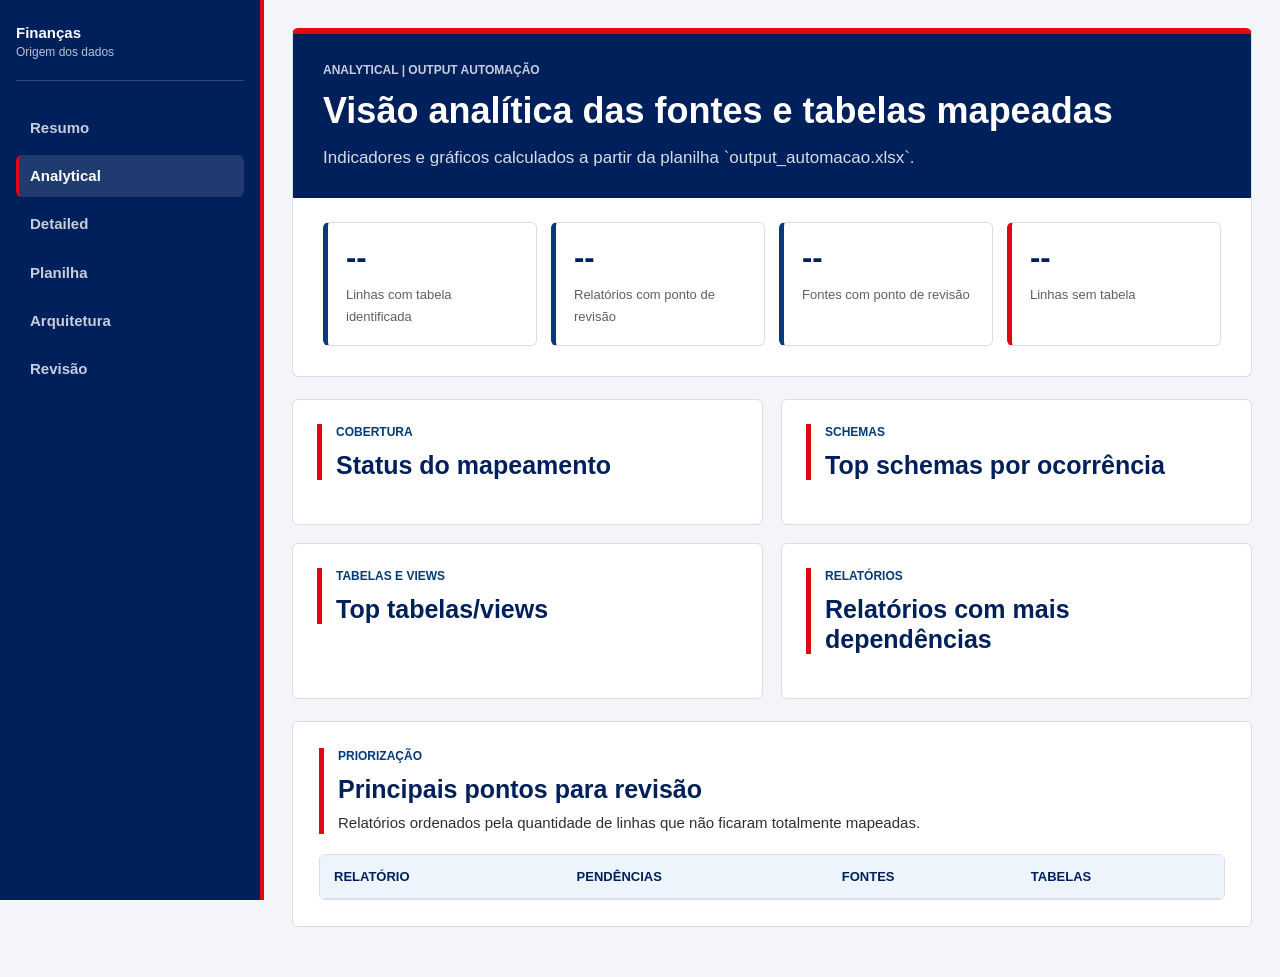
==== analytical.html @ aa7cf2c0 "Remove logo da barra lateral" ====
<!doctype html>
<html lang="pt-BR">
<head>
  <meta charset="utf-8">
  <meta name="viewport" content="width=device-width, initial-scale=1">
  <title>Analytical | Mapeamento de Dashboards de Finanças</title>
  <link rel="stylesheet" href="./styles.css?v=20260415-no-sidebar-logo">
</head>
<body data-page="analytical">
  <aside class="sidebar" aria-label="Menu principal">
    <div class="brand">
      <div>
        <strong>Finanças</strong>
        <span>Origem dos dados</span>
      </div>
    </div>

    <nav>
      <a class="nav-item" href="./index.html">Resumo</a>
      <a class="nav-item active" href="./analytical.html">Analytical</a>
      <a class="nav-item" href="./detailed.html">Detailed</a>
      <a class="nav-item" href="./index.html#planilha">Planilha</a>
      <a class="nav-item" href="./index.html#arquitetura">Arquitetura</a>
      <a class="nav-item" href="./index.html#revisao">Revisão</a>
    </nav>
  </aside>

  <main class="content">
    <section class="intro compact" id="analytical">
      <p class="eyebrow">Analytical | Output Automação</p>
      <h1>Visão analítica das fontes e tabelas mapeadas</h1>
      <p class="lead">
        Indicadores e gráficos calculados a partir da planilha `output_automacao.xlsx`.
      </p>

      <div class="metrics analytics-metrics" aria-label="Indicadores analíticos">
        <article class="metric">
          <strong data-analytics="coberturaTabelaPct">--</strong>
          <span>Linhas com tabela identificada</span>
        </article>
        <article class="metric">
          <strong data-analytics="relatoriosComPendencia">--</strong>
          <span>Relatórios com ponto de revisão</span>
        </article>
        <article class="metric">
          <strong data-analytics="fontesComPendencia">--</strong>
          <span>Fontes com ponto de revisão</span>
        </article>
        <article class="metric">
          <strong data-analytics="linhasSemTabela">--</strong>
          <span>Linhas sem tabela</span>
        </article>
      </div>
    </section>

    <section class="chart-layout">
      <article class="chart-card">
        <div class="section-heading">
          <p class="eyebrow">Cobertura</p>
          <h2>Status do mapeamento</h2>
        </div>
        <div id="statusBars" class="bar-list"></div>
      </article>

      <article class="chart-card">
        <div class="section-heading">
          <p class="eyebrow">Schemas</p>
          <h2>Top schemas por ocorrência</h2>
        </div>
        <div id="schemaBars" class="bar-list"></div>
      </article>

      <article class="chart-card">
        <div class="section-heading">
          <p class="eyebrow">Tabelas e views</p>
          <h2>Top tabelas/views</h2>
        </div>
        <div id="tableBars" class="bar-list"></div>
      </article>

      <article class="chart-card">
        <div class="section-heading">
          <p class="eyebrow">Relatórios</p>
          <h2>Relatórios com mais dependências</h2>
        </div>
        <div id="reportBars" class="bar-list"></div>
      </article>
    </section>

    <section class="section-block">
      <div class="section-heading">
        <p class="eyebrow">Priorização</p>
        <h2>Principais pontos para revisão</h2>
        <p>Relatórios ordenados pela quantidade de linhas que não ficaram totalmente mapeadas.</p>
      </div>
      <div class="table-shell">
        <table class="data-table compact-table">
          <thead>
            <tr>
              <th>Relatório</th>
              <th>Pendências</th>
              <th>Fontes</th>
              <th>Tabelas</th>
            </tr>
          </thead>
          <tbody id="issueTable"></tbody>
        </table>
      </div>
    </section>
  </main>

  <script src="./app.js?v=20260415-no-sidebar-logo"></script>
</body>
</html>
---- styles.css ----
:root {
  --sodexo-blue: #00205b;
  --sodexo-blue-2: #003b7a;
  --sodexo-red: #e30613;
  --ink: #2e2e2e;
  --muted: #59616b;
  --line: #d8dde6;
  --panel: #ffffff;
  --page: #f3f5f8;
  --soft-blue: #eef4fb;
  --soft-red: #fff1f2;
  --radius: 6px;
}

* {
  box-sizing: border-box;
}

html {
  scroll-behavior: smooth;
}

body {
  background: var(--page);
  color: var(--ink);
  font-family: Arial, Helvetica, sans-serif;
  font-size: 15px;
  letter-spacing: 0;
  line-height: 1.48;
  margin: 0;
}

a {
  color: inherit;
}

.sidebar {
  background: var(--sodexo-blue);
  border-right: 4px solid var(--sodexo-red);
  bottom: 0;
  color: #ffffff;
  display: flex;
  flex-direction: column;
  gap: 26px;
  left: 0;
  padding: 22px 16px;
  position: fixed;
  top: 0;
  width: 264px;
  z-index: 10;
}

.brand {
  border-bottom: 1px solid rgba(255, 255, 255, 0.18);
  display: block;
  padding-bottom: 18px;
}

.brand strong,
.brand span {
  display: block;
}

.brand strong {
  font-size: 15px;
}

.brand span {
  color: rgba(255, 255, 255, 0.72);
  font-size: 12px;
}

nav {
  display: grid;
  gap: 6px;
}

.nav-item,
.logout {
  border-left: 3px solid transparent;
  border-radius: var(--radius);
  color: rgba(255, 255, 255, 0.78);
  font-weight: 700;
  padding: 10px 11px;
  text-decoration: none;
}

.nav-item:hover,
.nav-item.active {
  background: rgba(255, 255, 255, 0.12);
  border-left-color: var(--sodexo-red);
  color: #ffffff;
}

.logout {
  margin-top: auto;
}

.content {
  margin-left: 264px;
  padding: 28px;
}

.intro,
.section-block {
  background: var(--panel);
  border: 1px solid var(--line);
  border-radius: var(--radius);
  margin: 0 0 22px;
}

.intro {
  border-top: 6px solid var(--sodexo-red);
  min-height: 360px;
  overflow: hidden;
  padding: 0;
}

.intro > .eyebrow,
.intro > h1,
.intro > .lead {
  background: var(--sodexo-blue);
  color: #ffffff;
  margin: 0;
  padding-left: 30px;
  padding-right: 30px;
}

.intro > .eyebrow {
  color: rgba(255, 255, 255, 0.78);
  padding-top: 28px;
}

.intro > h1 {
  font-size: 36px;
  line-height: 1.14;
  max-width: none;
  padding-bottom: 14px;
  padding-top: 10px;
}

.intro > .lead {
  color: rgba(255, 255, 255, 0.84);
  font-size: 17px;
  max-width: none;
  padding-bottom: 28px;
}

.section-block {
  padding: 26px;
}

.eyebrow {
  color: var(--sodexo-blue-2);
  font-size: 12px;
  font-weight: 700;
  letter-spacing: 0;
  margin: 0 0 8px;
  text-transform: uppercase;
}

h1,
h2,
h3,
p {
  margin-top: 0;
}

h1 {
  font-size: 36px;
  line-height: 1.12;
  margin-bottom: 16px;
  max-width: 920px;
}

h2 {
  color: var(--sodexo-blue);
  font-size: 25px;
  line-height: 1.2;
  margin-bottom: 8px;
}

h3 {
  color: var(--ink);
  font-size: 18px;
  margin-bottom: 8px;
}

.lead {
  color: var(--muted);
  font-size: 17px;
  max-width: 860px;
}

.metrics {
  display: grid;
  gap: 14px;
  grid-template-columns: repeat(4, minmax(0, 1fr));
  padding: 24px 30px 30px;
}

.metric {
  background: #ffffff;
  border: 1px solid var(--line);
  border-left: 5px solid var(--sodexo-blue-2);
  border-radius: var(--radius);
  min-height: 112px;
  padding: 18px;
}

.metric:nth-child(4) {
  border-left-color: var(--sodexo-red);
}

.metric strong {
  color: var(--sodexo-blue);
  display: block;
  font-size: 31px;
  line-height: 1.1;
  margin-bottom: 8px;
}

.metric span,
.file-meta,
figcaption {
  color: var(--muted);
  font-size: 13px;
}

.section-heading {
  border-left: 5px solid var(--sodexo-red);
  margin-bottom: 20px;
  max-width: 820px;
  padding-left: 14px;
}

.download-grid {
  display: grid;
  gap: 18px;
  grid-template-columns: repeat(2, minmax(0, 1fr));
}

.download-card {
  background: #ffffff;
  border: 1px solid var(--line);
  border-radius: var(--radius);
  display: flex;
  flex-direction: column;
  justify-content: space-between;
  min-height: 232px;
  padding: 21px;
}

.download-card:first-child {
  background: var(--soft-blue);
}

.download-card:nth-child(2) {
  background: var(--soft-red);
}

.file-type {
  background: var(--sodexo-blue);
  border-radius: 3px;
  color: #ffffff;
  display: inline-block;
  font-size: 12px;
  font-weight: 700;
  margin-bottom: 14px;
  padding: 4px 8px;
}

.download-card:nth-child(2) .file-type {
  background: var(--sodexo-red);
}

.download-card p {
  color: var(--muted);
}

.button {
  align-items: center;
  background: var(--sodexo-blue);
  border: 1px solid var(--sodexo-blue);
  border-radius: var(--radius);
  color: #ffffff;
  display: inline-flex;
  font-weight: 700;
  justify-content: center;
  margin-top: 22px;
  min-height: 42px;
  padding: 10px 14px;
  text-decoration: none;
  width: fit-content;
}

.button:hover {
  background: var(--sodexo-blue-2);
}

.button.secondary {
  background: #ffffff;
  border-color: var(--sodexo-red);
  color: var(--sodexo-red);
}

.button.secondary:hover {
  background: var(--sodexo-red);
  color: #ffffff;
}

.architecture {
  margin: 0;
}

.architecture img {
  background: #ffffff;
  border: 1px solid var(--line);
  border-radius: var(--radius);
  display: block;
  height: auto;
  max-width: 100%;
  padding: 12px;
}

.architecture figcaption {
  margin-top: 10px;
}

.review-list {
  display: grid;
  gap: 14px;
  grid-template-columns: repeat(3, minmax(0, 1fr));
}

.review-list article {
  background: #ffffff;
  border: 1px solid var(--line);
  border-radius: var(--radius);
  padding: 18px;
}

.review-list strong {
  color: var(--sodexo-red);
  display: block;
  font-size: 30px;
  line-height: 1.1;
  margin-bottom: 8px;
}

.review-list span {
  color: var(--muted);
}

.intro.compact {
  min-height: 0;
}

.chart-layout {
  display: grid;
  gap: 18px;
  grid-template-columns: repeat(2, minmax(0, 1fr));
  margin-bottom: 22px;
}

.chart-card {
  background: var(--panel);
  border: 1px solid var(--line);
  border-radius: var(--radius);
  min-width: 0;
  padding: 24px;
}

.bar-list {
  display: grid;
  gap: 14px;
}

.bar-row {
  display: grid;
  gap: 7px;
  min-width: 0;
}

.bar-meta {
  align-items: start;
  display: flex;
  gap: 12px;
  justify-content: space-between;
  min-width: 0;
}

.bar-label {
  color: var(--ink);
  min-width: 0;
  overflow-wrap: anywhere;
}

.bar-value {
  color: var(--sodexo-blue);
  flex: 0 0 auto;
  font-size: 14px;
}

.bar-track {
  background: #e7ebf2;
  border-radius: 999px;
  height: 9px;
  overflow: hidden;
}

.bar-fill {
  background: var(--sodexo-blue-2);
  display: block;
  height: 100%;
}

.bar-fill.is-ok,
.status-pill.is-ok {
  background: #2e7d32;
}

.bar-fill.is-warning,
.status-pill.is-warning {
  background: #b36b00;
}

.bar-fill.is-error,
.status-pill.is-error {
  background: var(--sodexo-red);
}

.bar-fill.is-review,
.status-pill.is-review {
  background: var(--sodexo-blue-2);
}

.empty-state,
.empty-cell,
.muted-note {
  color: var(--muted);
}

.filters {
  display: grid;
  gap: 14px;
  grid-template-columns: 1.35fr repeat(3, minmax(0, 1fr));
  margin-top: 18px;
}

.filters label {
  color: var(--sodexo-blue);
  display: grid;
  font-size: 13px;
  font-weight: 700;
  gap: 7px;
}

.filters input,
.filters select {
  background: #ffffff;
  border: 1px solid var(--line);
  border-radius: var(--radius);
  color: var(--ink);
  font: inherit;
  min-height: 42px;
  min-width: 0;
  padding: 9px 11px;
  width: 100%;
}

.filters input:focus,
.filters select:focus {
  border-color: var(--sodexo-blue-2);
  outline: 2px solid rgba(0, 59, 122, 0.16);
}

.detail-actions {
  align-items: center;
  display: flex;
  gap: 14px;
  justify-content: space-between;
  margin: 22px 0 14px;
}

.detail-actions span,
.pagination span {
  color: var(--muted);
  font-weight: 700;
}

.table-shell {
  border: 1px solid var(--line);
  border-radius: var(--radius);
  overflow-x: auto;
  width: 100%;
}

.data-table {
  background: #ffffff;
  border-collapse: collapse;
  min-width: 980px;
  width: 100%;
}

.compact-table {
  min-width: 720px;
}

.data-table th,
.data-table td {
  border-bottom: 1px solid var(--line);
  padding: 12px 14px;
  text-align: left;
  vertical-align: top;
}

.data-table th {
  background: var(--soft-blue);
  color: var(--sodexo-blue);
  font-size: 13px;
  text-transform: uppercase;
}

.data-table td {
  color: var(--ink);
  overflow-wrap: anywhere;
}

.data-table tr:last-child td {
  border-bottom: 0;
}

.data-table a {
  color: var(--sodexo-blue-2);
  font-weight: 700;
}

.wide-cell {
  min-width: 220px;
}

.status-pill {
  border-radius: 999px;
  color: #ffffff;
  display: inline-flex;
  font-size: 12px;
  font-weight: 700;
  line-height: 1.2;
  padding: 5px 8px;
  white-space: nowrap;
}

.pagination {
  align-items: center;
  display: flex;
  gap: 12px;
  justify-content: flex-end;
  margin-top: 16px;
}

.button.small {
  font-size: 13px;
  margin-top: 0;
  min-height: 34px;
  padding: 7px 11px;
}

.button:disabled,
.button[disabled] {
  cursor: not-allowed;
  opacity: 0.48;
}

code {
  background: var(--soft-blue);
  border: 1px solid var(--line);
  border-radius: 4px;
  color: var(--sodexo-blue);
  padding: 1px 4px;
}

.similarity-section {
  overflow: hidden;
}

.similarity-bands {
  display: grid;
  gap: 12px;
  grid-template-columns: repeat(5, minmax(0, 1fr));
  margin-bottom: 18px;
}

.similarity-band {
  border: 1px solid transparent;
  border-radius: var(--radius);
  color: #ffffff;
  cursor: pointer;
  display: grid;
  gap: 6px;
  min-height: 138px;
  padding: 15px;
  text-align: left;
}

.similarity-band strong {
  display: block;
  font-size: 24px;
  line-height: 1.1;
}

.similarity-band span,
.similarity-band small {
  display: block;
}

.similarity-band small {
  color: rgba(255, 255, 255, 0.86);
  font-size: 12px;
  line-height: 1.35;
}

.similarity-band[aria-expanded="true"] {
  box-shadow: 0 0 0 3px rgba(0, 32, 91, 0.18);
  outline: 2px solid #ffffff;
}

.tone-red {
  background: #c5161d;
}

.tone-orange {
  background: #c75f00;
}

.tone-yellow {
  background: #b78700;
}

.tone-lime {
  background: #6f8f00;
}

.tone-green {
  background: #1f7a3a;
}

.similarity-panel {
  border-top: 1px solid var(--line);
  padding-top: 18px;
}

.similarity-hint,
.similarity-panel-heading p {
  color: var(--muted);
  margin-bottom: 0;
}

.similarity-panel-heading {
  align-items: end;
  display: flex;
  gap: 18px;
  justify-content: space-between;
  margin-bottom: 14px;
}

.similarity-panel-heading h3 {
  color: var(--sodexo-blue);
  margin-bottom: 0;
}

.similarity-pair-list {
  display: grid;
  gap: 10px;
  max-height: 680px;
  overflow: auto;
  padding-right: 4px;
}

.similarity-pair {
  background: #ffffff;
  border: 1px solid var(--line);
  border-radius: var(--radius);
  overflow: hidden;
}

.similarity-pair-toggle {
  align-items: center;
  background: #ffffff;
  border: 0;
  color: var(--ink);
  cursor: pointer;
  display: flex;
  gap: 16px;
  justify-content: space-between;
  padding: 14px 16px;
  text-align: left;
  width: 100%;
}

.similarity-pair-toggle:hover,
.similarity-pair-toggle[aria-expanded="true"] {
  background: var(--soft-blue);
}

.similarity-reports {
  font-weight: 700;
  min-width: 0;
  overflow-wrap: anywhere;
}

.similarity-stats {
  background: var(--sodexo-blue);
  border-radius: 999px;
  color: #ffffff;
  flex: 0 0 auto;
  font-size: 12px;
  font-weight: 700;
  padding: 5px 8px;
  white-space: nowrap;
}

.similarity-details {
  border-top: 1px solid var(--line);
  display: grid;
  gap: 14px;
  grid-template-columns: repeat(3, minmax(0, 1fr));
  padding: 16px;
}

.similarity-table-group {
  background: #ffffff;
  border: 1px solid var(--line);
  border-radius: var(--radius);
  min-width: 0;
  padding: 13px;
}

.similarity-table-group.is-common {
  background: #eef7f0;
  border-color: rgba(31, 122, 58, 0.32);
}

.similarity-table-group h4 {
  color: var(--sodexo-blue);
  font-size: 14px;
  margin: 0 0 10px;
}

.similarity-table-group ul {
  display: grid;
  gap: 7px;
  list-style: none;
  margin: 0;
  max-height: 240px;
  overflow: auto;
  padding: 0;
}

.similarity-table-group li {
  border-bottom: 1px solid var(--line);
  color: var(--ink);
  overflow-wrap: anywhere;
  padding-bottom: 7px;
}

.similarity-table-group li:last-child {
  border-bottom: 0;
  padding-bottom: 0;
}

.similarity-bands {
  gap: 10px;
}

.similarity-band {
  align-content: start;
  min-height: 112px;
  padding: 13px;
}

.similarity-band strong {
  font-size: 22px;
}

.similarity-panel {
  background: #f8fafc;
  border: 1px solid var(--line);
  border-radius: var(--radius);
  padding: 0;
}

.similarity-workspace {
  display: grid;
  grid-template-columns: minmax(310px, 380px) minmax(0, 1fr);
  min-height: 580px;
}

.similarity-results {
  background: #ffffff;
  border-right: 1px solid var(--line);
  min-width: 0;
  padding: 18px;
}

.similarity-results-header {
  border-bottom: 1px solid var(--line);
  margin-bottom: 12px;
  padding-bottom: 12px;
}

.similarity-results-header h3 {
  color: var(--sodexo-blue);
  margin-bottom: 6px;
}

.similarity-results-header p {
  color: var(--muted);
  font-size: 13px;
  margin-bottom: 0;
}

.similarity-opportunity-list {
  display: grid;
  gap: 9px;
  max-height: 500px;
  overflow: auto;
  padding-right: 4px;
}

.similarity-opportunity {
  background: #ffffff;
  border: 1px solid var(--line);
  border-left: 4px solid transparent;
  border-radius: var(--radius);
  color: var(--ink);
  cursor: pointer;
  display: grid;
  gap: 8px;
  grid-template-columns: auto minmax(0, 1fr);
  padding: 11px;
  text-align: left;
  width: 100%;
}

.similarity-opportunity:hover,
.similarity-opportunity[aria-pressed="true"] {
  background: var(--soft-blue);
  border-left-color: var(--sodexo-red);
}

.similarity-opportunity-score {
  align-items: center;
  background: var(--sodexo-blue);
  border-radius: 999px;
  color: #ffffff;
  display: inline-flex;
  font-size: 12px;
  font-weight: 700;
  grid-row: span 2;
  height: 30px;
  justify-content: center;
  min-width: 62px;
  padding: 0 8px;
}

.similarity-opportunity-reports {
  display: grid;
  gap: 2px;
  min-width: 0;
}

.similarity-opportunity-reports strong {
  color: var(--ink);
  font-size: 14px;
  overflow-wrap: anywhere;
}

.similarity-opportunity-reports span,
.similarity-opportunity-meta {
  color: var(--muted);
  font-size: 12px;
}

.similarity-opportunity-meta {
  grid-column: 2;
}

.similarity-insight {
  min-width: 0;
  padding: 22px;
}

.similarity-insight-header {
  align-items: start;
  display: grid;
  gap: 6px;
  grid-template-columns: minmax(0, 1fr) auto;
  margin-bottom: 16px;
}

.similarity-insight-header .eyebrow {
  grid-column: 1 / -1;
  margin-bottom: 0;
}

.similarity-insight-header h3 {
  color: var(--sodexo-blue);
  margin-bottom: 0;
}

.similarity-score {
  background: #1f7a3a;
  border-radius: 999px;
  color: #ffffff;
  font-weight: 700;
  padding: 7px 10px;
  white-space: nowrap;
}

.similarity-compare {
  align-items: center;
  display: grid;
  gap: 10px;
  grid-template-columns: minmax(0, 1fr) auto minmax(0, 1fr);
  margin-bottom: 16px;
}

.similarity-report-badge {
  background: #ffffff;
  border: 1px solid var(--line);
  border-radius: var(--radius);
  display: grid;
  gap: 5px;
  min-height: 82px;
  padding: 14px;
}

.similarity-report-badge strong {
  color: var(--ink);
  overflow-wrap: anywhere;
}

.similarity-report-badge span,
.similarity-connector {
  color: var(--muted);
  font-size: 13px;
}

.similarity-connector {
  font-weight: 700;
  text-transform: uppercase;
}

.similarity-kpis {
  display: grid;
  gap: 10px;
  grid-template-columns: repeat(3, minmax(0, 1fr));
  margin-bottom: 16px;
}

.similarity-mini-kpi {
  background: #ffffff;
  border: 1px solid var(--line);
  border-radius: var(--radius);
  padding: 13px;
}

.similarity-mini-kpi strong {
  color: var(--sodexo-blue);
  display: block;
  font-size: 24px;
  line-height: 1.1;
}

.similarity-mini-kpi span {
  color: var(--muted);
  font-size: 12px;
}

.similarity-table-cloud,
.similarity-exclusive-group {
  background: #ffffff;
  border: 1px solid var(--line);
  border-radius: var(--radius);
  padding: 15px;
}

.similarity-table-cloud {
  border-color: rgba(31, 122, 58, 0.28);
}

.similarity-table-cloud h4,
.similarity-exclusive-group h4 {
  color: var(--sodexo-blue);
  margin: 0 0 12px;
}

.table-chip-list {
  display: flex;
  flex-wrap: wrap;
  gap: 8px;
  max-height: 270px;
  overflow: auto;
}

.table-chip {
  background: var(--soft-blue);
  border: 1px solid #c8d7ec;
  border-radius: var(--radius);
  color: var(--ink);
  display: inline-flex;
  font-size: 13px;
  max-width: 100%;
  overflow-wrap: anywhere;
  padding: 6px 8px;
}

.similarity-exclusive {
  display: grid;
  gap: 12px;
  grid-template-columns: repeat(2, minmax(0, 1fr));
  margin-top: 12px;
}

.similarity-full-overlap {
  background: #eef7f0;
  border: 1px solid rgba(31, 122, 58, 0.28);
  border-radius: var(--radius);
  color: #1f5d32;
  font-weight: 700;
  grid-column: 1 / -1;
  margin: 0;
  padding: 13px;
}

@media (max-width: 920px) {
  .sidebar {
    border-bottom: 4px solid var(--sodexo-red);
    border-right: 0;
    bottom: auto;
    position: sticky;
    width: 100%;
  }

  nav {
    grid-template-columns: repeat(4, minmax(0, 1fr));
  }

  .logout {
    display: none;
  }

  .content {
    margin-left: 0;
    padding: 18px;
  }

  .intro > h1 {
    font-size: 29px;
  }

  .metrics,
  .download-grid,
  .review-list,
  .chart-layout,
  .filters,
  .similarity-bands,
  .similarity-details,
  .similarity-workspace,
  .similarity-compare,
  .similarity-kpis,
  .similarity-exclusive {
    grid-template-columns: 1fr;
  }

  .detail-actions,
  .pagination,
  .similarity-panel-heading,
  .similarity-pair-toggle {
    align-items: stretch;
    flex-direction: column;
  }

  .similarity-stats {
    width: fit-content;
  }
}

@media (max-width: 560px) {
  .sidebar {
    padding: 16px;
  }

  nav {
    grid-template-columns: 1fr 1fr;
  }

  .intro > .eyebrow,
  .intro > h1,
  .intro > .lead {
    padding-left: 20px;
    padding-right: 20px;
  }

  .metrics {
    padding: 20px;
  }

  .section-block {
    padding: 20px;
  }
}
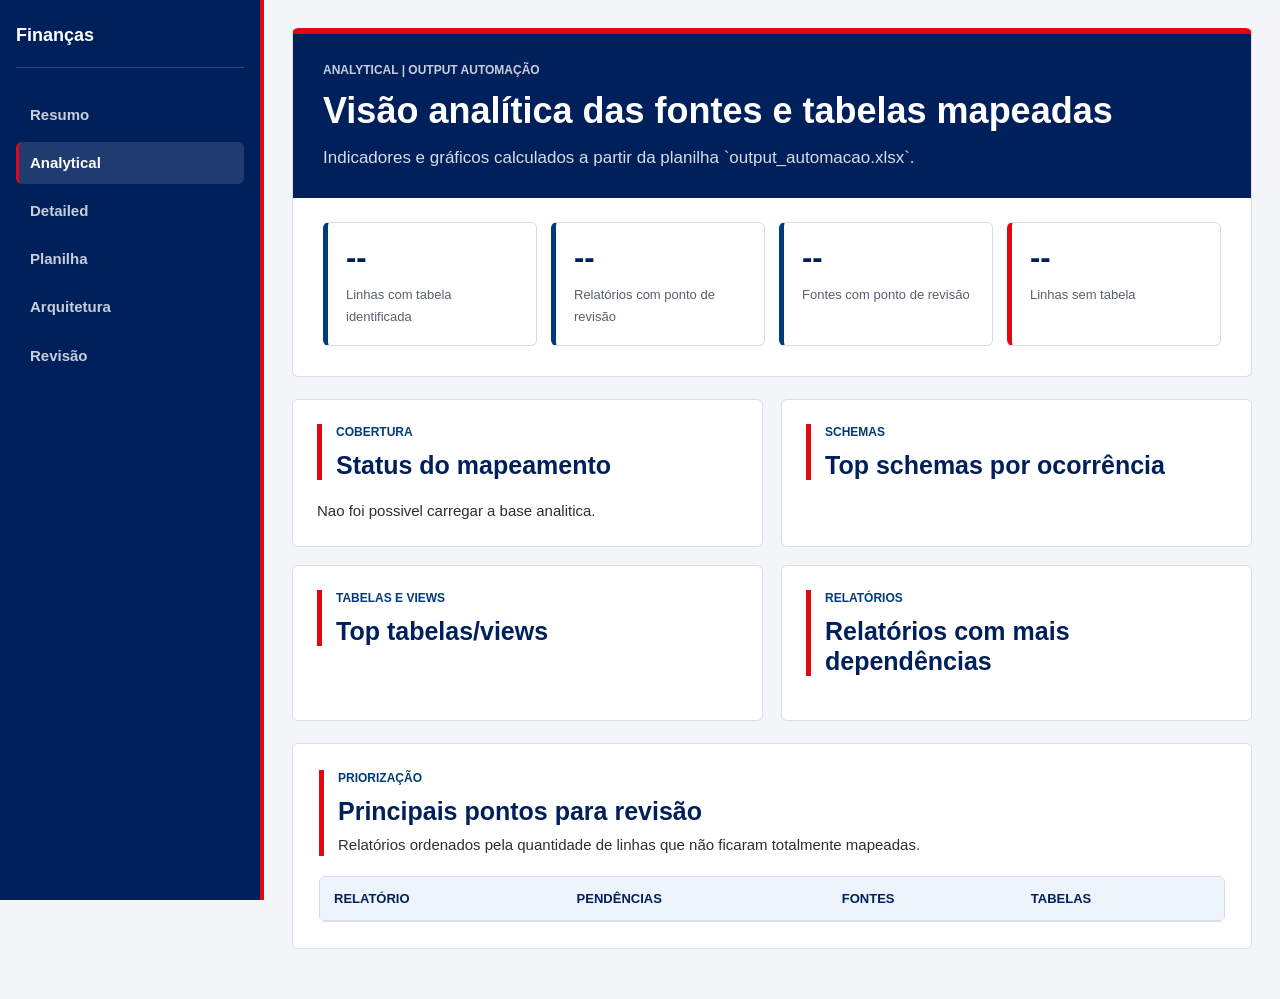
==== commit 73023938: "Simplifica sidebar e similaridade" ====
--- a/analytical.html
+++ b/analytical.html
@@ -11,7 +11,6 @@
     <div class="brand">
       <div>
         <strong>Finanças</strong>
-        <span>Origem dos dados</span>
       </div>
     </div>
 
--- a/styles.css
+++ b/styles.css
@@ -62,7 +62,7 @@
 }
 
 .brand strong {
-  font-size: 15px;
+  font-size: 18px;
 }
 
 .brand span {
@@ -1032,6 +1032,226 @@
   grid-column: 1 / -1;
   margin: 0;
   padding: 13px;
+}
+
+.similarity-bands {
+  gap: 8px;
+  margin-bottom: 14px;
+}
+
+.similarity-band {
+  align-content: start;
+  min-height: 86px;
+  padding: 11px 12px;
+}
+
+.similarity-band strong {
+  font-size: 20px;
+}
+
+.similarity-band span {
+  font-size: 13px;
+}
+
+.similarity-band small {
+  font-size: 11px;
+}
+
+.similarity-panel {
+  background: #ffffff;
+  border: 1px solid var(--line);
+  border-radius: var(--radius);
+  padding: 0;
+}
+
+.similarity-board {
+  display: grid;
+  gap: 16px;
+  padding: 20px;
+}
+
+.similarity-board-header {
+  align-items: start;
+  display: grid;
+  gap: 6px;
+}
+
+.similarity-board-header h3 {
+  color: var(--sodexo-blue);
+  font-size: 21px;
+  margin: 0;
+}
+
+.similarity-board-header p {
+  color: var(--muted);
+  margin: 0;
+  max-width: 860px;
+}
+
+.similarity-summary-grid {
+  display: grid;
+  gap: 10px;
+  grid-template-columns: repeat(3, minmax(0, 1fr));
+}
+
+.similarity-summary-tile {
+  background: var(--soft-blue);
+  border: 1px solid #c8d7ec;
+  border-radius: var(--radius);
+  padding: 12px;
+}
+
+.similarity-summary-tile strong {
+  color: var(--sodexo-blue);
+  display: block;
+  font-size: 24px;
+  line-height: 1.1;
+}
+
+.similarity-summary-tile span {
+  color: var(--muted);
+  font-size: 12px;
+}
+
+.similarity-accordion {
+  display: grid;
+  gap: 10px;
+  max-height: 760px;
+  overflow: auto;
+  padding-right: 4px;
+}
+
+.similarity-accordion-item {
+  border: 1px solid var(--line);
+  border-radius: var(--radius);
+  overflow: hidden;
+}
+
+.similarity-accordion-trigger {
+  align-items: center;
+  background: #ffffff;
+  border: 0;
+  color: var(--ink);
+  cursor: pointer;
+  display: grid;
+  gap: 14px;
+  grid-template-columns: auto minmax(0, 1fr) auto;
+  padding: 13px 14px;
+  text-align: left;
+  width: 100%;
+}
+
+.similarity-accordion-trigger:hover,
+.similarity-accordion-trigger[aria-expanded="true"] {
+  background: var(--soft-blue);
+}
+
+.similarity-rank {
+  background: var(--sodexo-blue);
+  border-radius: var(--radius);
+  color: #ffffff;
+  font-size: 12px;
+  font-weight: 700;
+  padding: 7px 8px;
+}
+
+.similarity-pair-summary {
+  align-items: start;
+  display: grid;
+  gap: 12px;
+  grid-template-columns: repeat(2, minmax(0, 1fr));
+  min-width: 0;
+}
+
+.similarity-report-summary {
+  display: grid;
+  gap: 3px;
+  min-width: 0;
+}
+
+.similarity-report-summary small,
+.similarity-metric-badge small {
+  color: var(--muted);
+  font-size: 11px;
+  font-weight: 700;
+  text-transform: uppercase;
+}
+
+.similarity-report-summary strong {
+  color: var(--ink);
+  overflow-wrap: anywhere;
+}
+
+.similarity-trigger-metrics {
+  display: flex;
+  gap: 8px;
+  justify-content: flex-end;
+}
+
+.similarity-metric-badge {
+  background: #ffffff;
+  border: 1px solid var(--line);
+  border-radius: var(--radius);
+  display: grid;
+  gap: 2px;
+  min-width: 92px;
+  padding: 7px 9px;
+  text-align: center;
+}
+
+.similarity-metric-badge strong {
+  color: var(--sodexo-blue);
+  font-size: 18px;
+  line-height: 1.1;
+}
+
+.similarity-metric-badge.is-strong {
+  background: #eef7f0;
+  border-color: rgba(31, 122, 58, 0.28);
+}
+
+.similarity-accordion-body {
+  background: #f8fafc;
+  border-top: 1px solid var(--line);
+  display: grid;
+  gap: 12px;
+  padding: 15px;
+}
+
+.similarity-recommendation {
+  background: #ffffff;
+  border-left: 4px solid var(--sodexo-red);
+  border-radius: var(--radius);
+  color: var(--ink);
+  margin: 0;
+  padding: 12px;
+}
+
+.similarity-common-block,
+.similarity-exclusive-group {
+  background: #ffffff;
+  border: 1px solid var(--line);
+  border-radius: var(--radius);
+  padding: 13px;
+}
+
+.similarity-common-block {
+  border-color: rgba(31, 122, 58, 0.28);
+}
+
+.similarity-common-block h4,
+.similarity-exclusive-group h4 {
+  color: var(--sodexo-blue);
+  font-size: 15px;
+  margin: 0 0 10px;
+}
+
+.table-chip-list {
+  max-height: 180px;
+}
+
+.table-chip {
+  font-size: 12px;
 }
 
 @media (max-width: 920px) {
@@ -1070,16 +1290,31 @@
   .similarity-workspace,
   .similarity-compare,
   .similarity-kpis,
-  .similarity-exclusive {
+  .similarity-exclusive,
+  .similarity-summary-grid,
+  .similarity-pair-summary {
     grid-template-columns: 1fr;
   }
 
   .detail-actions,
   .pagination,
   .similarity-panel-heading,
-  .similarity-pair-toggle {
+  .similarity-pair-toggle,
+  .similarity-accordion-trigger {
     align-items: stretch;
     flex-direction: column;
+  }
+
+  .similarity-accordion-trigger {
+    grid-template-columns: 1fr;
+  }
+
+  .similarity-trigger-metrics {
+    justify-content: stretch;
+  }
+
+  .similarity-metric-badge {
+    flex: 1;
   }
 
   .similarity-stats {
